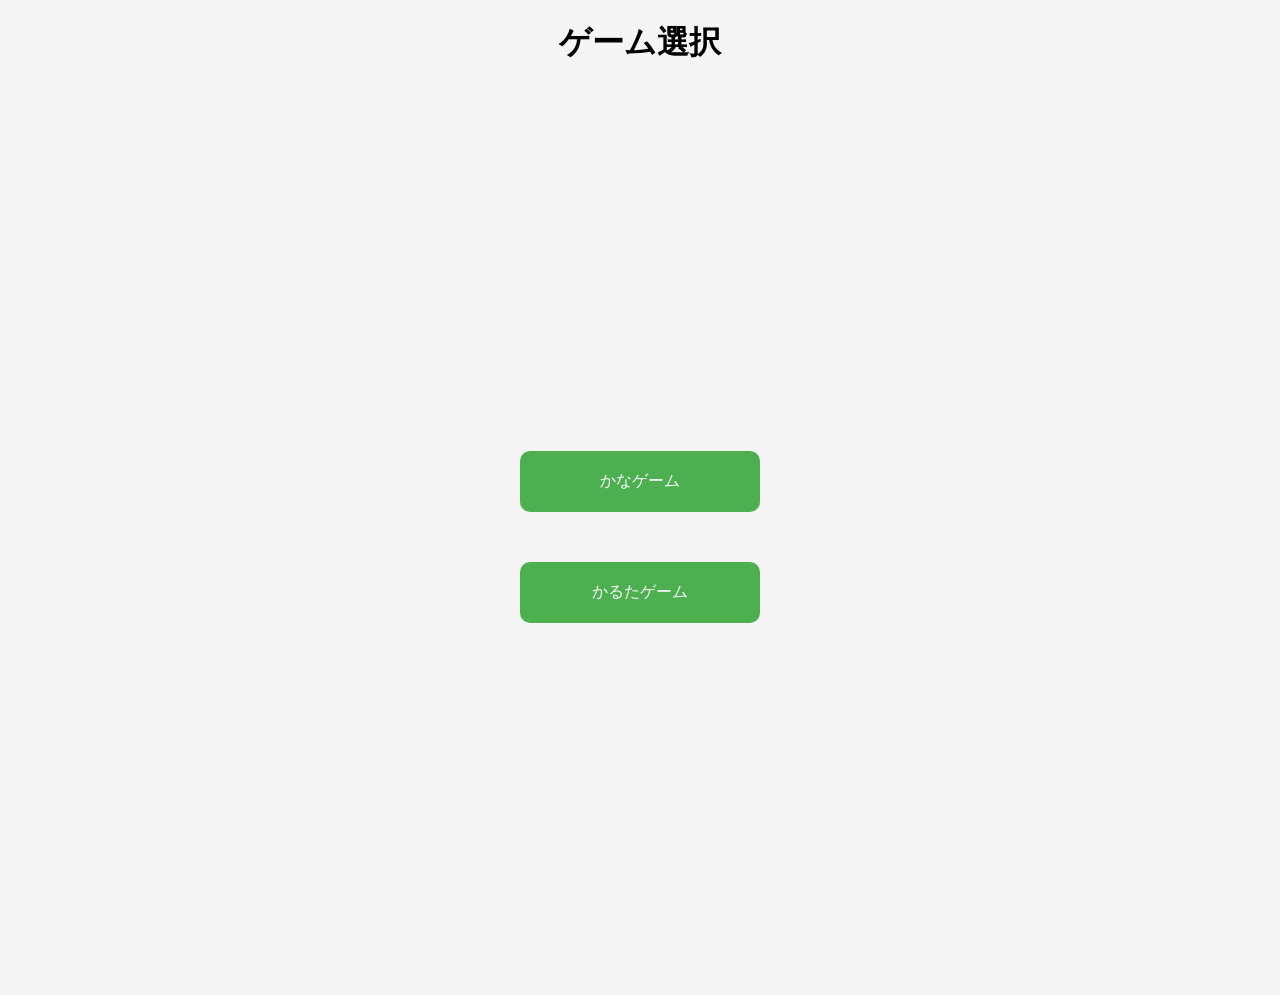
==== index.html @ f15d7cf3 "かるたゲームを追加し、メニュー構成を改善" ====
<!DOCTYPE html>
<html lang="ja">
<head>
  <meta charset="UTF-8">
  <title>かな・かるたゲーム</title>
  <link rel="stylesheet" href="css/style.css">
</head>
<body>

  <h1>ゲーム選択</h1>

  <div class="menu">
    <a href="kana-index.html" class="menu-btn">かなゲーム</a>
    <a href="karuta-game.html?kana=a" class="menu-btn">かるたゲーム</a>
  </div>

</body>
</html>
---- css/style.css ----
body {
    font-family: sans-serif;
    text-align: center;
    background: #f5f5f5;
}

/* =====================
   ヘッダー（タイマーだけ）
===================== */
.header {
    display: flex;
    justify-content: space-between;
    align-items: center;
    margin: 10px;
    padding: 0 10px;
}

/* =====================
   問題（主役）
===================== */
#romaji-display {
    font-size: 8vw;
    font-weight: bold;
    color: #d32f2f;
    margin: 10px 0;
}

/* =====================
   タイマー、残り時間、ミス回数の共通スタイル
===================== */
#timer-display,
#remaining-display,
#miss-display {
    font-size: 5vw;
    font-weight: bold;
}

/* =====================
   間違えた回数
===================== */
#miss-display {
    color: #d32f2f;
}

/* =====================
   問題表示エリア・音声再生ボタン
===================== */
.question-area {
    display: flex;
    justify-content: center;
    align-items: center;
    gap: 30px;  /* 問題とボタンの間にスペース */
}

#sound-btn {
    font-size: 6vw;
    background: none;
    border: none;
    cursor: pointer;
}

#sound-btn:active {
    transform: scale(0.9);
}

/* =====================
   はじめる・もどるボタンの表示位置
===================== */
/* ボタン共通 */
.button-area {
    display: flex;
    justify-content: center;
    gap: 20px;
    margin: 10px;
}

.button-area button {
    flex: 1;
    max-width: 300px;
    padding: 12px;
    font-size: 4vw;
}

/* 個別指定は最小限に */
#start-btn {
    background-color: #4CAF50;
    color: white;
    border: none;
    border-radius: 10px;
}

#back-btn {
    background-color: #ccc;
    color: #333;
    border: none;
    border-radius: 10px;
}

#start-btn:active {
    transform: scale(0.95);
}

#back-btn:active {
    transform: scale(0.95);
}

/* =====================
   カード
===================== */
.card-container {
    display: grid;
    grid-template-columns: repeat(5, 1fr);
    grid-template-rows: repeat(11, 1fr);
    width: 95vw;
    height: 75vh;
    margin: 10px auto;
    gap: 6px;
}

.card-container.disabled {
    pointer-events: none;
    opacity: 0.5;
}

.card-custom {
    display: flex;
    justify-content: center;
    align-items: center;
    background-color: #ffffff;

    border-radius: 12px;
    box-shadow: 0 4px 6px rgba(0,0,0,0.4);

    cursor: pointer;
    transition: transform 0.1s, box-shadow 0.1s;
    font-size: 5vw;
    font-weight: bold;
}

/* 押した感 */
.card-custom:active {
    transform: translateY(3px);
    box-shadow: 0 2px 3px rgba(0,0,0,0.2);
}

.kana-button:hover {
    background: #eee;
}

/* 空白 */
.empty {
    background: transparent;
    box-shadow: none;
    cursor: default;
}

/* =====================
   モーダル
===================== */
.modal {
    position: fixed;
    top: 0;
    left: 0;
    width: 100%;
    height: 100%;

    background: rgba(0,0,0,0.7);

    display: flex;
    justify-content: center;
    align-items: center;
}

.hidden {
    display: none;
}

/* モーダル本体 */
.modal-content {
    background: #FFB728;
    padding: 30px;
    border-radius: 12px;
    border: 5px solid #B67A20;

    width: 80vw;       /* ← スマホ対応 */
    max-width: 600px;

    text-align: center;
}

/* モーダル文字サイズUP */
.modal-content h2 {
    font-size: 6vw;
    color: #4A2800;
}

.modal-content p {
    font-size: 5vw;
    color: #4A2800;
}

/* モーダルボタン */
.modal-content button {
    margin: 10px;
    padding: 12px 20px;
    font-size: 4.5vw;
    background: #B67A20;
    color: white;
    border: none;
    border-radius: 8px;
}

/* =====================
   メニュー画面
===================== */
.menu {
    display: flex;
    flex-direction: column;
    justify-content: center;
    align-items: center;
    height: 100vh;
}

.menu h1 {
    font-size: min(8vw, 40px);
    margin-bottom: 5px;
}

.menu button {
    width: 80vw;
    max-width: 400px;
    margin: 5px;
    padding: 5px;
    font-size: min(5vw, 20px);
    border-radius: 12px;
}

/* サブテキスト */
.menu small {
    font-size: min(3.5vw, 14px);
    color: #555;
}

/* =====================
   ミス時シェイク
===================== */
@keyframes shake {
    0% { transform: translateX(0); }
    25% { transform: translateX(-5px); }
    50% { transform: translateX(5px); }
    75% { transform: translateX(-5px); }
    100% { transform: translateX(0); }
}

/* =====================
   かるたゲーム追加用のcss 2026/4/9
===================== */
.menu-btn {
  display: block;
  margin: 20px auto;
  padding: 20px;
  width: 200px;
  background: #4CAF50;
  color: white;
  text-decoration: none;
  border-radius: 10px;
}

#cards {
  display: grid;
  grid-template-columns: repeat(2, 300px);
  gap: 20px;
  justify-content: center;
  margin-top: 30px;
}

.card {
  width: 300px;
  height: 300px;
  border: 2px solid #333;
  border-radius: 10px;
  overflow: hidden;
  cursor: pointer;
  position: relative;
}

.card img {
  width: 100%;
  height: 100%;
  object-fit: cover;
}

/* ひらがな表示 */
.card-label {
  position: absolute;
  bottom: 5px;
  left: 50%;
  transform: translateX(-50%);

  background: rgba(255, 255, 255, 0.8);
  padding: 2px 6px;
  border-radius: 5px;

  font-size: 20px;
  font-weight: bold;
  color: red;
}

.correct {
  border: 4px solid green;
}

/* =====================
   メディアクエリ（画面幅768px以上でレイアウト調整）
===================== */
@media (min-width: 768px) {
    #romaji-display {
        font-size: 48px;
    }

    #timer-display,
    #miss-display,
    #remaining-display {
        font-size: 24px;
    }

    #sound-btn {
    font-size: min(6vw, 30px);
    }

    .button-area button {
        font-size: 18px;
    }

    .modal-content h2 {
        font-size: 32px;
    }

    .modal-content p {
        font-size: 22px;
    }

    .modal-content button {
        font-size: 18px;
    }

    .card-custom {
        font-size: 28px;
    }

    .card-container {
        width: 80vw;
        height: 70vh;
    }

    .menu {
        gap: 10px;
    }
}
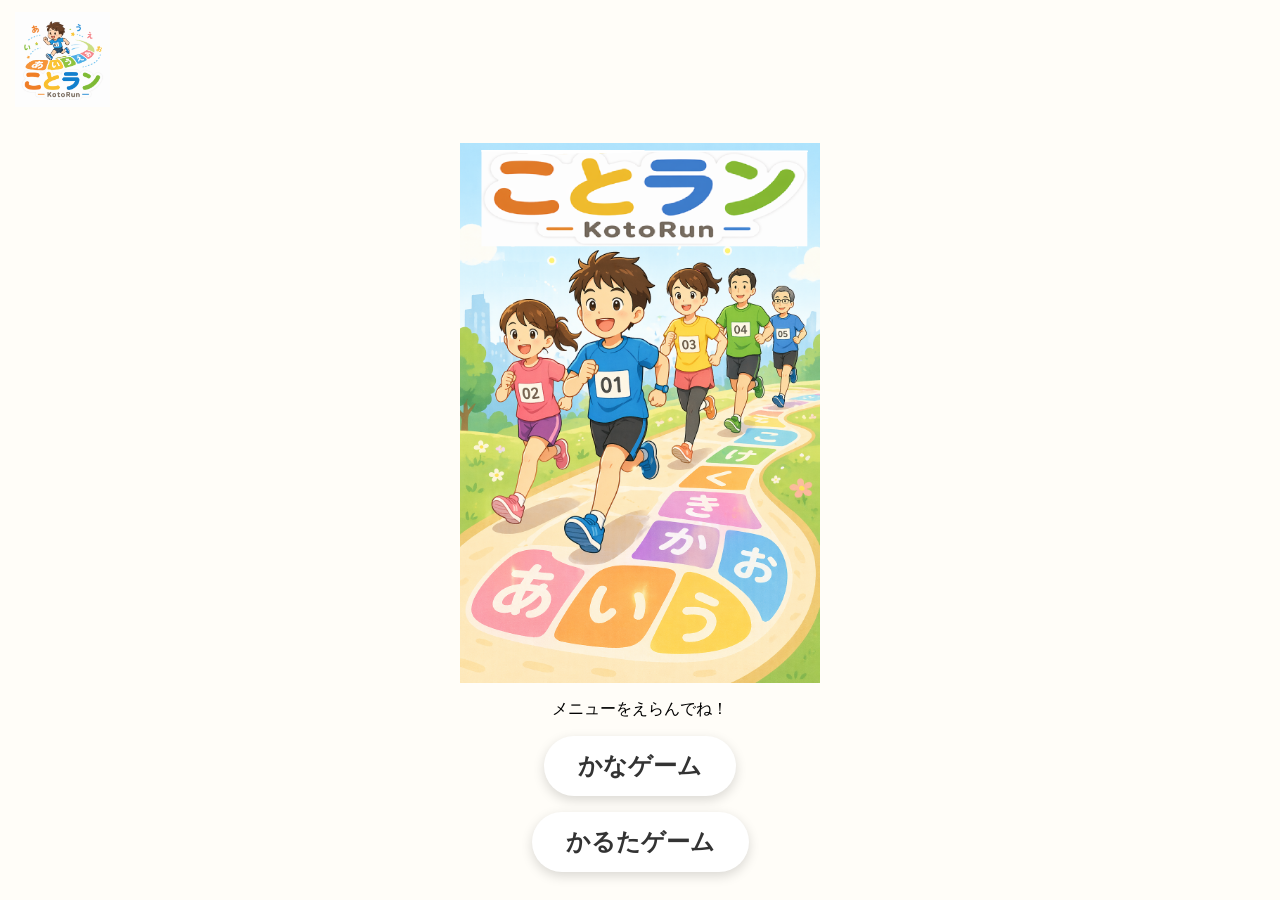
==== commit b7067cb3: "かるたゲームさ行追加、ことランロゴ導入、トップ画面UI改善" ====
--- a/index.html
+++ b/index.html
@@ -1,18 +1,45 @@
 <!DOCTYPE html>
 <html lang="ja">
 <head>
-  <meta charset="UTF-8">
-  <title>かな・かるたゲーム</title>
-  <link rel="stylesheet" href="css/style.css">
+    <meta charset="UTF-8">
+    <meta name="viewport" content="width=device-width, initial-scale=1.0">
+    <title>ことラン</title>
+    <link rel="stylesheet" href="css/style.css">
 </head>
 <body>
 
-  <h1>ゲーム選択</h1>
+    <!-- ロゴ -->
+    <header class="top-header">
+        <a href="index.html">
+            <img src="images/kotorun-logo.png"
+                alt="ことラン"
+                class="app-logo">
+        </a>
+    </header>
 
-  <div class="menu">
-    <a href="kana-index.html" class="menu-btn">かなゲーム</a>
-    <a href="karuta-game.html?kana=a" class="menu-btn">かるたゲーム</a>
-  </div>
+    <!-- メインビジュアル -->
+    <main class="hero-area">
+    
+          <!-- ランナーイラスト -->
+        <img src="images/kotorun-runners.png"
+             alt="ことラン ランナー"
+             class="runner-visual">
+
+
+        <!-- メニュー -->
+        <p>メニューをえらんでね！</p>
+
+        <div class="top-menu">
+            <a href="kana-index.html" class="menu-btn">
+                かなゲーム
+            </a>
+
+            <a href="karuta-index.html" class="menu-btn">
+                かるたゲーム
+            </a>
+        </div>
+
+    </main>
 
 </body>
-</html>+</html>
--- a/css/style.css
+++ b/css/style.css
@@ -1,18 +1,64 @@
+/* =========================
+   TOP画面
+========================= */
 body {
+    margin:0;
     font-family: sans-serif;
     text-align: center;
-    background: #f5f5f5;
+    background:#fffdf8;
+}
+
+/* ロゴ */
+.top-header{
+    padding:12px 15px;
+    text-align:left;
+}
+
+.app-logo{
+    width:70px;
+    height:auto;
+    transition:transform .15s;
+}
+
+.app-logo:active{
+    transform:scale(.95);
+}
+
+.top-menu{
+    display:flex;
+    flex-direction:row;
+    justify-content:center;
+    align-items:center;
+    gap:16px;
+    flex-wrap:wrap;
+    margin-top:15px;
+}
+
+/* メイン */
+.hero-area{
+    position:relative;
+    max-width:420px;
+    margin:10px auto 0;
+    padding:10px;
+}
+
+/* ランナー絵 */
+.runner-visual{
+    width:100%;
+    max-width:360px;
+    display:block;
+    margin:auto;
 }
 
 /* =====================
    ヘッダー（タイマーだけ）
 ===================== */
 .header {
-    display: flex;
-    justify-content: space-between;
-    align-items: center;
-    margin: 10px;
-    padding: 0 10px;
+    display:flex;
+    justify-content:space-between;
+    align-items:center;
+    gap:8px;
+    padding:8px 10px;
 }
 
 /* =====================
@@ -218,7 +264,7 @@
     flex-direction: column;
     justify-content: center;
     align-items: center;
-    height: 100vh;
+    height: 70vh;
 }
 
 .menu h1 {
@@ -253,67 +299,138 @@
 }
 
 /* =====================
-   かるたゲーム追加用のcss 2026/4/9
-===================== */
-.menu-btn {
-  display: block;
-  margin: 20px auto;
-  padding: 20px;
-  width: 200px;
-  background: #4CAF50;
-  color: white;
-  text-decoration: none;
-  border-radius: 10px;
-}
+   かるたゲーム追加用のcss
+===================== */
+.kana-grid {
+    display: grid;
+    grid-template-columns: repeat(5, 1fr);
+    width: 95vw;
+    height: 85vh;
+    margin: 10px auto;
+    gap: 6px;
+}
+
+.kana-tile {
+    background: white;
+    font-size: min(5vw, 22px);
+
+    text-align: center;
+
+    border-radius: 10px;
+    cursor: pointer;
+    box-shadow: 0 3px 5px rgba(0,0,0,0.3);
+
+    display: flex;
+    justify-content: center;
+    align-items: center;
+
+    padding: 5px;
+    line-height: 1.2;
+}
+
+.kana-tile.disabled {
+    background: #ccc;
+    color: #888;
+    pointer-events: none;
+}
+
+.menu-btn{
+    display:inline-block;
+
+    background:white;
+    text-decoration:none;
+    color:#333;
+
+    font-size:1.2rem;
+    font-weight:bold;
+
+    padding:12px 26px;
+
+    border-radius:40px;
+    box-shadow:0 4px 12px rgba(0,0,0,.15);
+
+    transition:.2s;
+}
+
+.menu-btn:hover{
+    transform:scale(1.05);
+}
+
+/* .menu-btn {
+    display: block;
+    margin: 20px auto;
+    padding: 20px;
+    width: 300px;
+    background: #4CAF50;
+    color: white;
+    text-decoration: none;
+    border-radius: 10px;
+} */
 
 #cards {
-  display: grid;
-  grid-template-columns: repeat(2, 300px);
-  gap: 20px;
-  justify-content: center;
-  margin-top: 30px;
+    display: grid;
+    grid-template-columns: repeat(auto-fit, minmax(150px, 1fr));
+    gap: 20px;
+    width: 90vw;
+    max-width: 800px;
+    margin: 30px auto;
 }
 
 .card {
-  width: 300px;
-  height: 300px;
-  border: 2px solid #333;
-  border-radius: 10px;
-  overflow: hidden;
-  cursor: pointer;
-  position: relative;
+    width: 100%;
+    aspect-ratio: 1 / 1;
+    border: 2px solid #333;
+    border-radius: 10px;
+    overflow: hidden;
+    cursor: pointer;
+    position: relative;
 }
 
 .card img {
-  width: 100%;
-  height: 100%;
-  object-fit: cover;
+    width: 100%;
+    height: 100%;
+    object-fit: cover;
 }
 
 /* ひらがな表示 */
 .card-label {
-  position: absolute;
-  bottom: 5px;
-  left: 50%;
-  transform: translateX(-50%);
-
-  background: rgba(255, 255, 255, 0.8);
-  padding: 2px 6px;
-  border-radius: 5px;
-
-  font-size: 20px;
-  font-weight: bold;
-  color: red;
+    position: absolute;
+    bottom: 5px;
+    left: 50%;
+    transform: translateX(-50%);
+
+    background: rgba(255, 255, 255, 0.8);
+    padding: 2px 6px;
+    border-radius: 5px;
+
+    font-size: min(4vw, 18px);
+    font-weight: bold;
+    color: red;
+
+    
+    white-space: nowrap;
+    max-width: 90%;
+    overflow: visible;          /* ← はみ出しOK */
+    text-overflow: clip;        /* ← …禁止 */
 }
 
 .correct {
-  border: 4px solid green;
+    border: 4px solid green;
 }
 
 /* =====================
    メディアクエリ（画面幅768px以上でレイアウト調整）
 ===================== */
 @media (min-width: 768px) {
+    .app-logo{
+        width:95px;
+    }
+
+    .menu-btn{
+        font-size:1.5rem;
+        padding:14px 34px;
+    }
+
     #romaji-display {
         font-size: 48px;
     }
@@ -356,4 +473,5 @@
     .menu {
         gap: 10px;
     }
+
 }
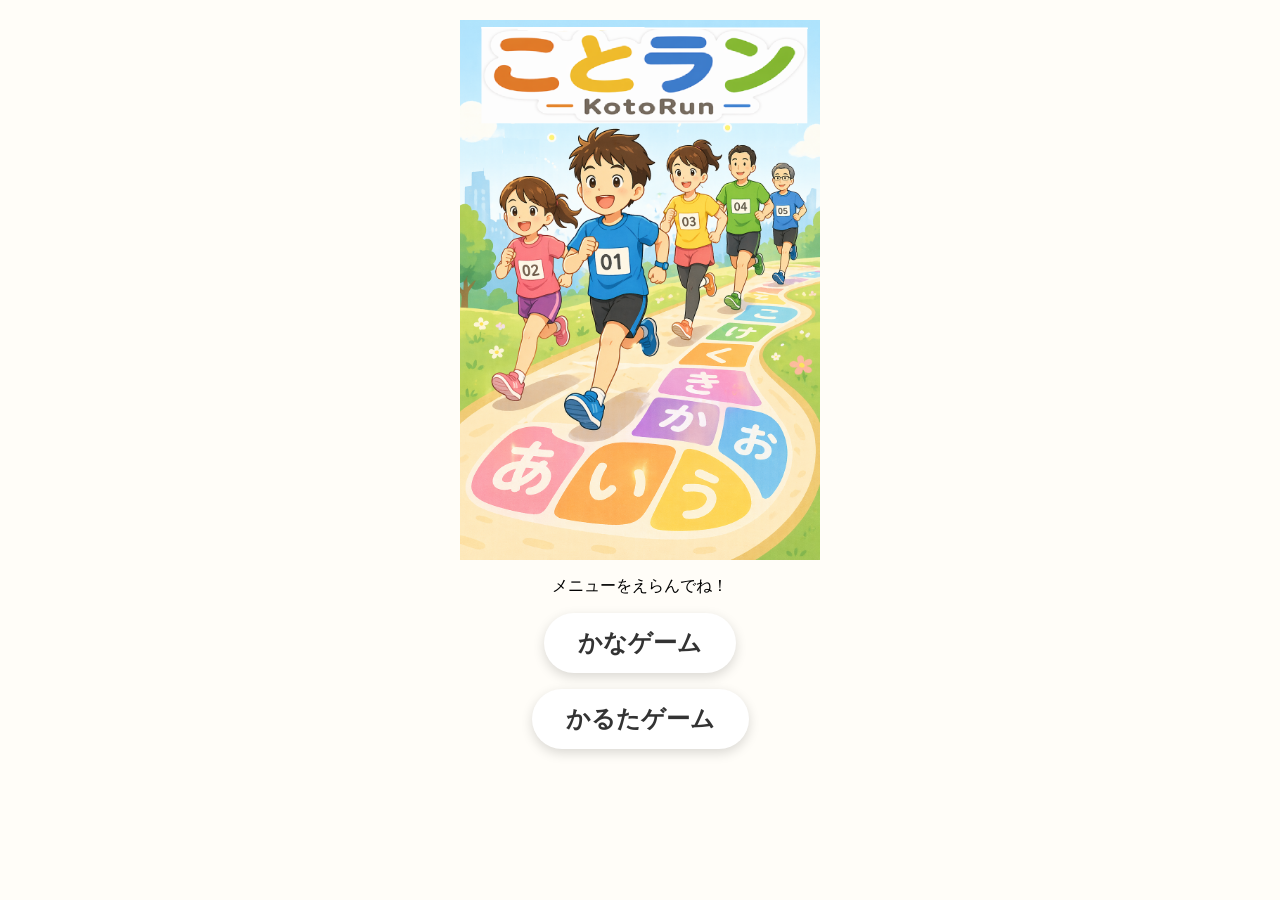
==== commit 4c038b24: "ヘッダー余白調整とかな・かるた画面レイアウト改善" ====
--- a/index.html
+++ b/index.html
@@ -9,13 +9,13 @@
 <body>
 
     <!-- ロゴ -->
-    <header class="top-header">
+    <!-- <header class="top-header">
         <a href="index.html">
             <img src="images/kotorun-logo.png"
                 alt="ことラン"
                 class="app-logo">
         </a>
-    </header>
+    </header> -->
 
     <!-- メインビジュアル -->
     <main class="hero-area">
--- a/css/style.css
+++ b/css/style.css
@@ -10,8 +10,9 @@
 
 /* ロゴ */
 .top-header{
-    padding:12px 15px;
-    text-align:left;
+    padding:4px 8px;
+    margin:0;
+    /* text-align:left; */
 }
 
 .app-logo{
@@ -55,10 +56,11 @@
 ===================== */
 .header {
     display:flex;
+    align-items:center;
     justify-content:space-between;
-    align-items:center;
-    gap:8px;
-    padding:8px 10px;
+    gap:6px;
+    padding:4px 8px;
+    margin-bottom:2px;
 }
 
 /* =====================
@@ -68,7 +70,7 @@
     font-size: 8vw;
     font-weight: bold;
     color: #d32f2f;
-    margin: 10px 0;
+    margin: 2px 0;
 }
 
 /* =====================
@@ -92,10 +94,12 @@
    問題表示エリア・音声再生ボタン
 ===================== */
 .question-area {
-    display: flex;
-    justify-content: center;
-    align-items: center;
-    gap: 30px;  /* 問題とボタンの間にスペース */
+    display:flex;
+    justify-content:center;
+    align-items:center;
+    gap:18px;
+    margin-top:0;
+    margin-bottom:4px;
 }
 
 #sound-btn {
@@ -150,6 +154,20 @@
     transform: scale(0.95);
 }
 
+#back-btn-top{
+    background:#ccc;
+    color:#333;
+    border:none;
+    border-radius:24px;
+    padding:8px 16px;
+    margin-left:8px;
+    font-size:4vw;
+}
+
+#back-btn-top:active{
+    transform:scale(.95);
+}
+
 /* =====================
    カード
 ===================== */
@@ -159,7 +177,7 @@
     grid-template-rows: repeat(11, 1fr);
     width: 95vw;
     height: 75vh;
-    margin: 10px auto;
+    margin: 4px auto;
     gap: 6px;
 }
 
@@ -306,7 +324,7 @@
     grid-template-columns: repeat(5, 1fr);
     width: 95vw;
     height: 85vh;
-    margin: 10px auto;
+    margin: 4px auto;
     gap: 6px;
 }
 
@@ -355,17 +373,6 @@
 .menu-btn:hover{
     transform:scale(1.05);
 }
-
-/* .menu-btn {
-    display: block;
-    margin: 20px auto;
-    padding: 20px;
-    width: 300px;
-    background: #4CAF50;
-    color: white;
-    text-decoration: none;
-    border-radius: 10px;
-} */
 
 #cards {
     display: grid;
@@ -392,6 +399,10 @@
     object-fit: cover;
 }
 
+h1{
+   margin:6px 0;
+}
+
 /* ひらがな表示 */
 .card-label {
     position: absolute;
@@ -449,6 +460,10 @@
         font-size: 18px;
     }
 
+    #back-btn-top{
+        font-size:18px;
+    }
+
     .modal-content h2 {
         font-size: 32px;
     }
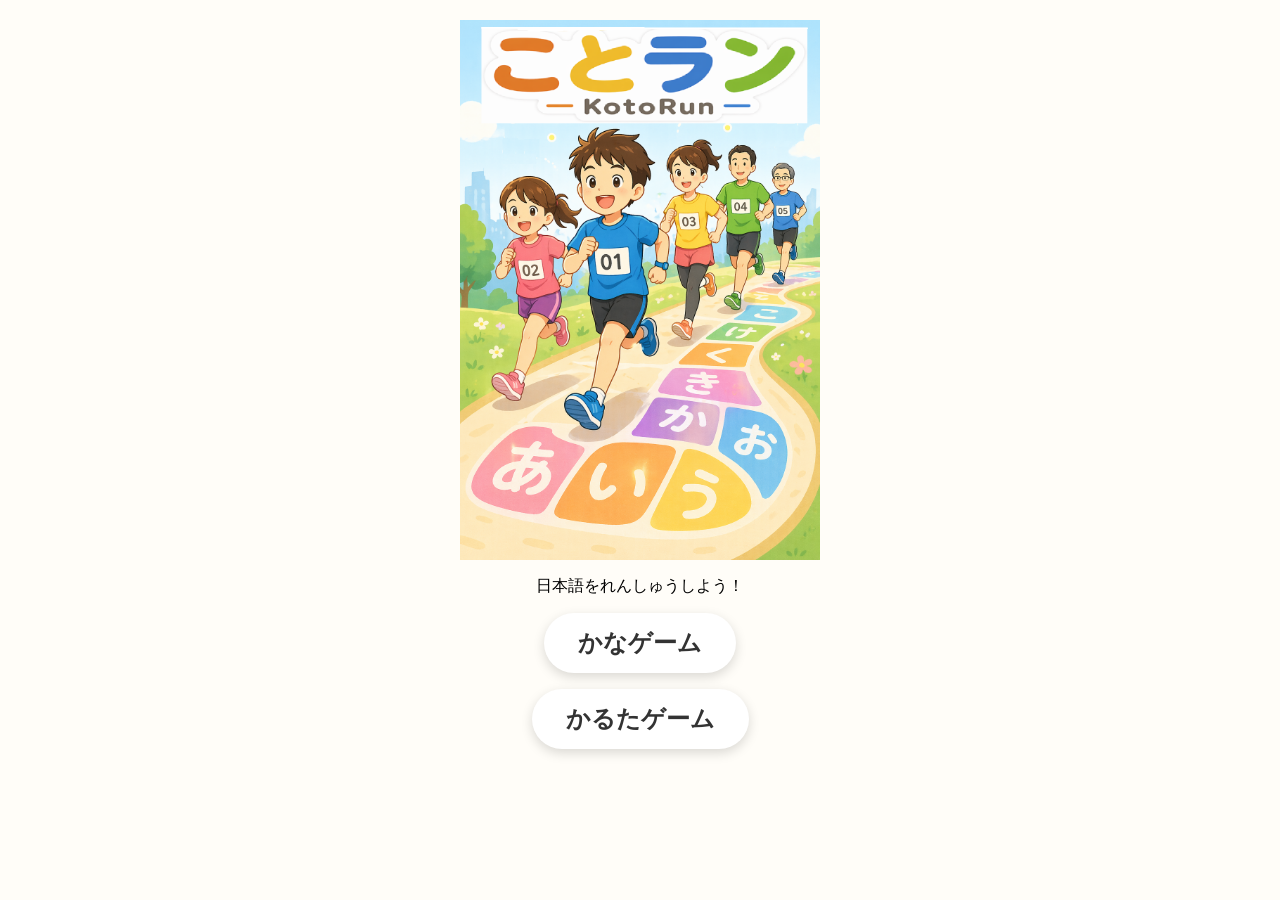
==== commit 6622d448: "ヘッダー余白再調整" ====
--- a/index.html
+++ b/index.html
@@ -7,15 +7,6 @@
     <link rel="stylesheet" href="css/style.css">
 </head>
 <body>
-
-    <!-- ロゴ -->
-    <!-- <header class="top-header">
-        <a href="index.html">
-            <img src="images/kotorun-logo.png"
-                alt="ことラン"
-                class="app-logo">
-        </a>
-    </header> -->
 
     <!-- メインビジュアル -->
     <main class="hero-area">
@@ -27,7 +18,7 @@
 
 
         <!-- メニュー -->
-        <p>メニューをえらんでね！</p>
+        <p>日本語をれんしゅうしよう！</p>
 
         <div class="top-menu">
             <a href="kana-index.html" class="menu-btn">
--- a/css/style.css
+++ b/css/style.css
@@ -127,7 +127,7 @@
 .button-area button {
     flex: 1;
     max-width: 300px;
-    padding: 12px;
+    padding: 8px;
     font-size: 4vw;
 }
 
@@ -400,7 +400,7 @@
 }
 
 h1{
-   margin:6px 0;
+   margin:1px 0;
 }
 
 /* ひらがな表示 */
